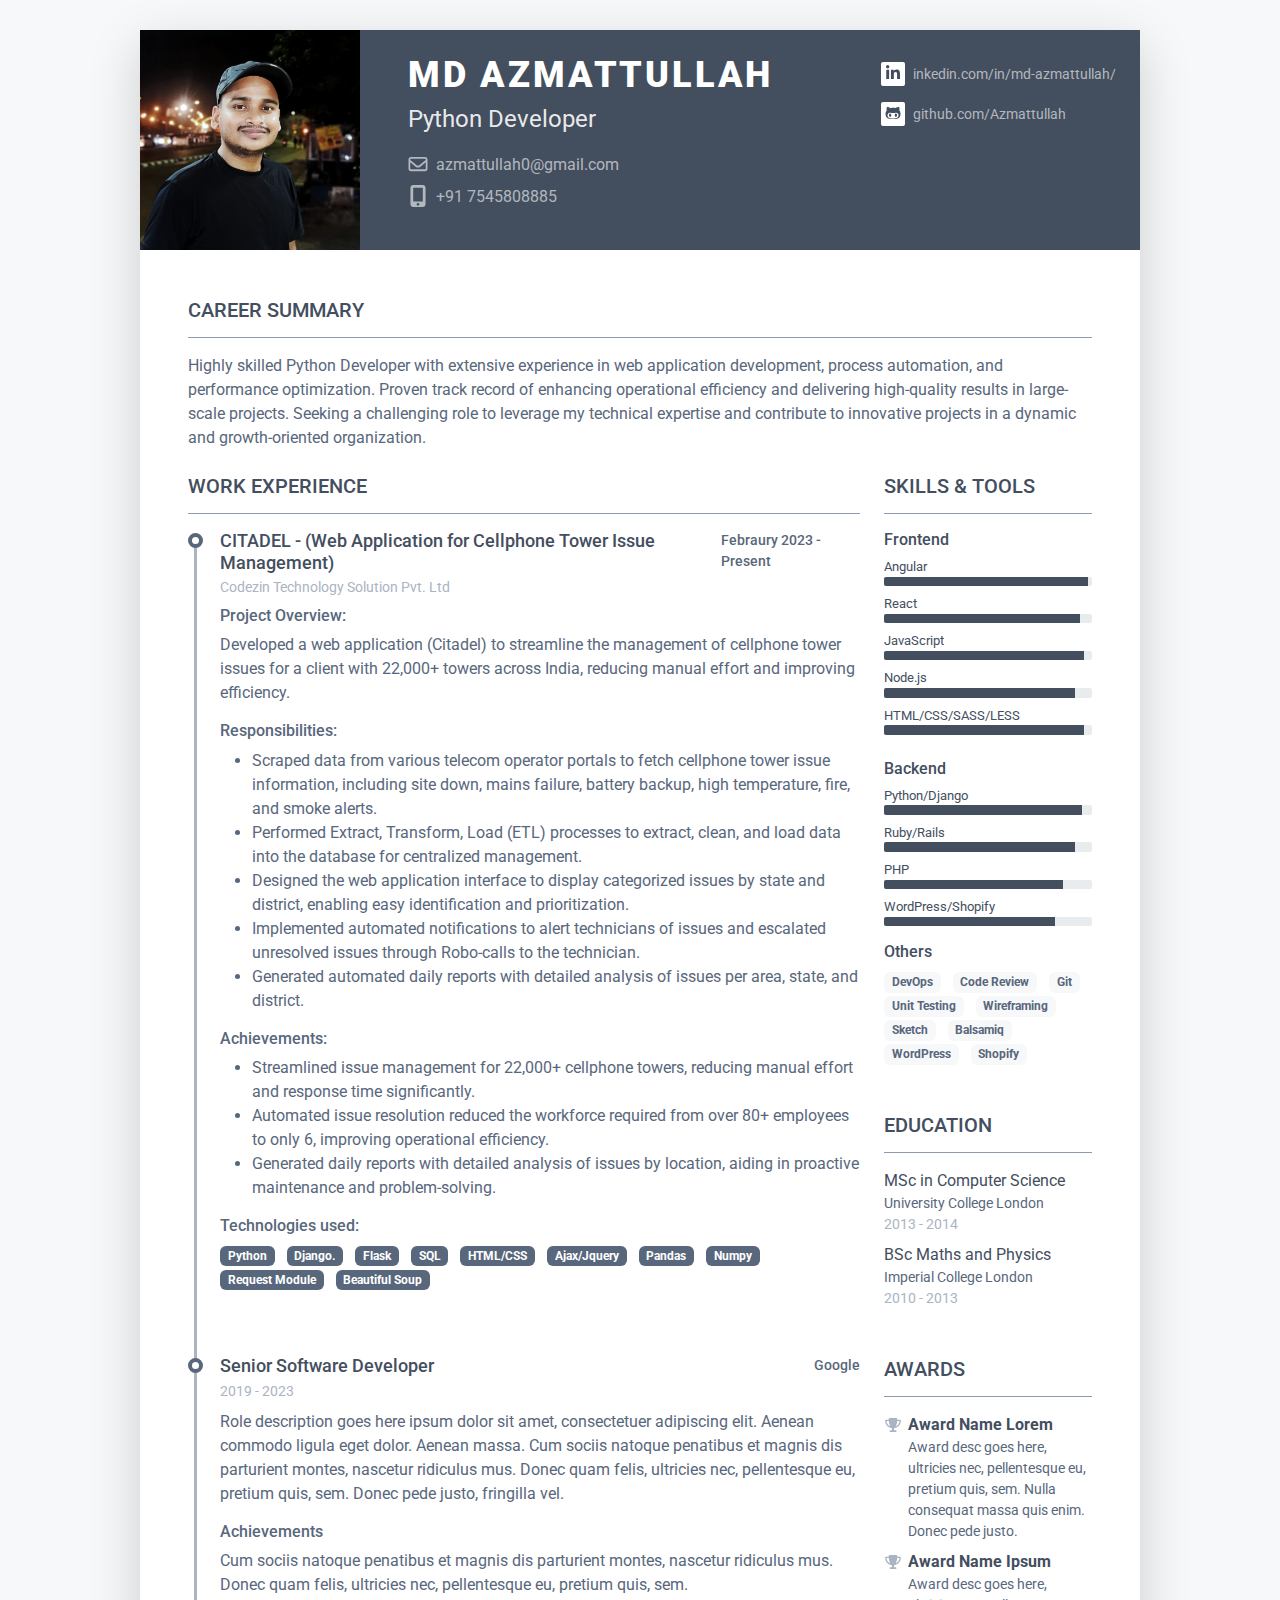
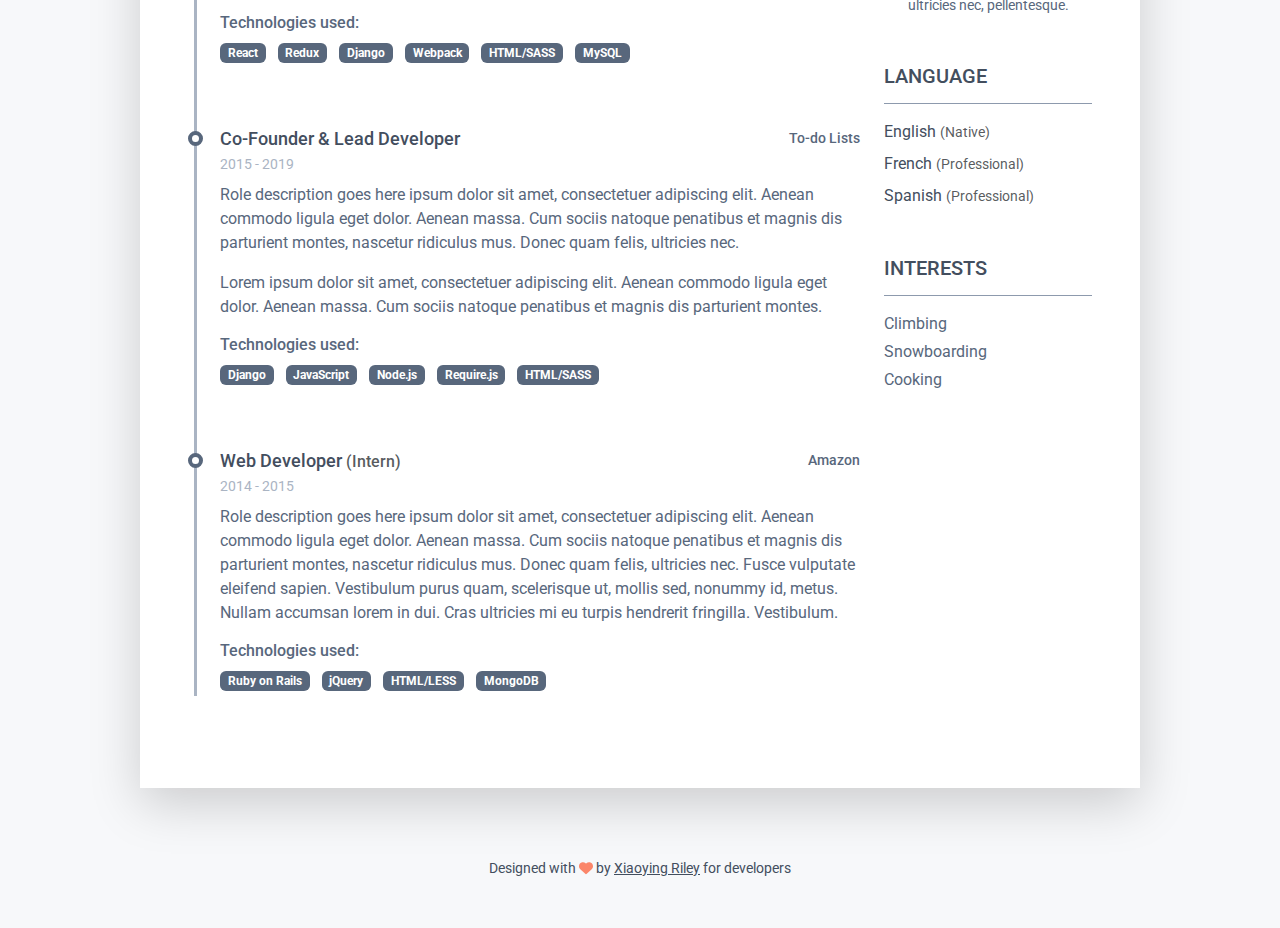
==== index.html @ a0339527 "first commit" ====
<!DOCTYPE html>
<html lang="en"> 
<head>
    <title>Md Azmattullah</title>
    
    <!-- Meta -->
    <meta charset="utf-8">
    <meta http-equiv="X-UA-Compatible" content="IE=edge">
    <meta name="viewport" content="width=device-width, initial-scale=1.0">
    <meta name="description" content="Responsive Resume Template">
    <meta name="author" content="Xiaoying Riley at 3rd Wave Media">    
    <link rel="shortcut icon" href="favicon.ico"> 
    
    <!-- Google Font -->
    <link href="https://fonts.googleapis.com/css?family=Roboto:300,400,500,700,900" rel="stylesheet">
    
    <!-- FontAwesome JS-->
	<script defer src="assets/fontawesome/js/all.min.js"></script>
       
    <!-- Theme CSS -->  
    <link id="theme-style" rel="stylesheet" href="assets/css/pillar-1.css">


</head> 

<body>	

    <article class="resume-wrapper text-center position-relative">
	    <div class="resume-wrapper-inner mx-auto text-start bg-white shadow-lg">
		    <header class="resume-header pt-4 pt-md-0">
			    <div class="row">
				    <div class="col-block col-md-auto resume-picture-holder text-center text-md-start">
				        <img class="picture" src="assets/images/profile.jpeg" alt="">
				    </div><!--//col-->
				    <div class="col">
					    <div class="row p-4 justify-content-center justify-content-md-between">
						    <div class="primary-info col-auto">
							    <h1 class="name mt-0 mb-1 text-white text-uppercase text-uppercase">MD AZMATTULLAH</h1>
							    <div class="title mb-3">Python Developer</div>
							    <ul class="list-unstyled">
								    <li class="mb-2"><a class="text-link" href="mailto:azmattullah0@gmail.com"><i class="far fa-envelope fa-fw me-2" data-fa-transform="grow-3"></i>azmattullah0@gmail.com</a></li>
								    <li><a class="text-link" href="tel:+917545808885"><i class="fas fa-mobile-alt fa-fw me-2" data-fa-transform="grow-6"></i>+91 7545808885</a></li>
							    </ul>
						    </div><!--//primary-info-->
						    <div class="secondary-info col-auto mt-2">
							    <ul class="resume-social list-unstyled">
					                <li class="mb-3"><a class="text-link" href="https://www.linkedin.com/in/md-azmattullah/"><span class="fa-container text-center me-2"><i class="fab fa-linkedin-in fa-fw"></i></span>inkedin.com/in/md-azmattullah/</a></li>
					                <li class="mb-3"><a class="text-link" href="https://github.com/Azmattullah"><span class="fa-container text-center me-2"><i class="fab fa-github-alt fa-fw"></i></span>github.com/Azmattullah</a></li>
					                <!-- <li class="mb-3"><a class="text-link" href="#"><span class="fa-container text-center me-2"><i class="fab fa-codepen fa-fw"></i></span>codepen.io/username/</a></li> -->
					                <!-- <li><a class="text-link" href="#"><span class="fa-container text-center me-2"><i class="fas fa-globe"></i></span>yourwebsite.com</a></li> -->
							    </ul>
						    </div><!--//secondary-info-->
					    </div><!--//row-->
					    
				    </div><!--//col-->
			    </div><!--//row-->
		    </header>
		    <div class="resume-body p-5">
			    <section class="resume-section summary-section mb-4">
				    <h2 class="resume-section-title text-uppercase font-weight-bold pb-3 mb-3">Career Summary</h2>
				    <div class="resume-section-content">
					    <p class="mb-0">Highly skilled Python Developer with extensive experience in web application development, process
							automation, and performance optimization. Proven track record of enhancing operational efficiency
							and delivering high-quality results in large-scale projects. Seeking a challenging role to leverage my
							technical expertise and contribute to innovative projects in a dynamic and growth-oriented
							organization.</p>
				    </div>
			    </section><!--//summary-section-->
			    <div class="row">
				    <div class="col-lg-9">
					    <section class="resume-section experience-section mb-5">
						    <h2 class="resume-section-title text-uppercase font-weight-bold pb-3 mb-3">Work Experience</h2>
						    <div class="resume-section-content">
							    <div class="resume-timeline position-relative">
								    <article class="resume-timeline-item position-relative pb-5">
									    
									    <div class="resume-timeline-item-header mb-2">
										    <div class="d-flex flex-column flex-md-row">
										        <h3 class="resume-position-title font-weight-bold mb-1">CITADEL - (Web Application for Cellphone Tower Issue Management)</h3>
										        <div class="resume-company-name ms-auto">Febraury 2023 - Present</div>
										    </div><!--//row-->

										    <div class="resume-position-time">Codezin Technology Solution Pvt. Ltd</div>
									    </div><!--//resume-timeline-item-header-->
									    <div class="resume-timeline-item-desc">
										    <h4 class="resume-timeline-item-desc-heading font-weight-bold">Project Overview:</h4>
										    <p>Developed a web application (Citadel) to streamline the management of cellphone tower issues for a client with 22,000+ towers across India, reducing manual effort and improving efficiency.</p>

												<h4 class="resume-timeline-item-desc-heading font-weight-bold">Responsibilities:</h4>
												<ul>
													<li>Scraped data from various telecom operator portals to fetch cellphone tower issue information, including site down, mains failure, battery backup, high temperature, fire, and smoke alerts.</li>
													<li>Performed Extract, Transform, Load (ETL) processes to extract, clean, and load data into the database for centralized management.</li>
													<li>Designed the web application interface to display categorized issues by state and district, enabling easy identification and prioritization.</li>
													<li>Implemented automated notifications to alert technicians of issues and escalated unresolved issues through Robo-calls to the technician.</li>
													<li>Generated automated daily reports with detailed analysis of issues per area, state, and district.</li>
												</ul>

											<h4 class="resume-timeline-item-desc-heading font-weight-bold">Achievements:</h4>
											<ul>
												<li>Streamlined issue management for 22,000+ cellphone towers, reducing manual effort and response time significantly.</li>
												<li>Automated issue resolution reduced the workforce required from over 80+ employees to only 6, improving operational efficiency.</li>
												<li>Generated daily reports with detailed analysis of issues by location, aiding in proactive maintenance and problem-solving.</li>
											</ul>
											<h4 class="resume-timeline-item-desc-heading font-weight-bold">Technologies used:</h4>
										    <ul class="list-inline">
											    <li class="list-inline-item"><span class="badge bg-secondary badge-pill">Python</span></li>
											    <li class="list-inline-item"><span class="badge bg-secondary badge-pill">Django.</span></li>
												<li class="list-inline-item"><span class="badge bg-secondary badge-pill">Flask</span></li>
											    <li class="list-inline-item"><span class="badge bg-secondary badge-pill">SQL</span></li>
											    <li class="list-inline-item"><span class="badge bg-secondary badge-pill">HTML/CSS</span></li>
											    <li class="list-inline-item"><span class="badge bg-secondary badge-pill">Ajax/Jquery</span></li>
												<li class="list-inline-item"><span class="badge bg-secondary badge-pill">Pandas</span></li>
												<li class="list-inline-item"><span class="badge bg-secondary badge-pill">Numpy</span></li>
											    <li class="list-inline-item"><span class="badge bg-secondary badge-pill">Request Module</span></li>
											    <li class="list-inline-item"><span class="badge bg-secondary badge-pill">Beautiful Soup</span></li>

										    </ul>
									    </div><!--//resume-timeline-item-desc-->

								    </article><!--//resume-timeline-item-->
								    
								    <article class="resume-timeline-item position-relative pb-5">
									    
									    <div class="resume-timeline-item-header mb-2">
										    <div class="d-flex flex-column flex-md-row">
										        <h3 class="resume-position-title font-weight-bold mb-1">Senior Software Developer</h3>
										        <div class="resume-company-name ms-auto">Google</div>
										    </div><!--//row-->
										    <div class="resume-position-time">2019 - 2023</div>
									    </div><!--//resume-timeline-item-header-->
									    <div class="resume-timeline-item-desc">
										    <p>Role description goes here ipsum dolor sit amet, consectetuer adipiscing elit. Aenean commodo ligula eget dolor. Aenean massa. Cum sociis natoque penatibus et magnis dis parturient montes, nascetur ridiculus mus. Donec quam felis, ultricies nec, pellentesque eu, pretium quis, sem. Donec pede justo, fringilla vel.</p>
										    <h4 class="resume-timeline-item-desc-heading font-weight-bold">Achievements</h4>
										    <p>Cum sociis natoque penatibus et magnis dis parturient montes, nascetur ridiculus mus. Donec quam felis, ultricies nec, pellentesque eu, pretium quis, sem.</p>
										    <h4 class="resume-timeline-item-desc-heading font-weight-bold">Technologies used:</h4>
										    <ul class="list-inline">
											    <li class="list-inline-item"><span class="badge bg-secondary badge-pill">React</span></li>
											    <li class="list-inline-item"><span class="badge bg-secondary badge-pill">Redux</span></li>
											    <li class="list-inline-item"><span class="badge bg-secondary badge-pill">Django</span></li>
											    <li class="list-inline-item"><span class="badge bg-secondary badge-pill">Webpack</span></li>
											    <li class="list-inline-item"><span class="badge bg-secondary badge-pill">HTML/SASS</span></li>
											    <li class="list-inline-item"><span class="badge bg-secondary badge-pill">MySQL</span></li>
										    </ul>
									    </div><!--//resume-timeline-item-desc-->

								    </article><!--//resume-timeline-item-->
								    
								    <article class="resume-timeline-item position-relative pb-5">
									    
									    <div class="resume-timeline-item-header mb-2">
										    <div class="d-flex flex-column flex-md-row">
										        <h3 class="resume-position-title font-weight-bold mb-1">Co-Founder & Lead Developer</h3>
										        <div class="resume-company-name ms-auto">To-do Lists</div>
										    </div><!--//row-->
										    <div class="resume-position-time">2015 - 2019</div>
									    </div><!--//resume-timeline-item-header-->
									    <div class="resume-timeline-item-desc">
										    <p>Role description goes here ipsum dolor sit amet, consectetuer adipiscing elit. Aenean commodo ligula eget dolor. Aenean massa. Cum sociis natoque penatibus et magnis dis parturient montes, nascetur ridiculus mus. Donec quam felis, ultricies nec.</p>
										    <p>Lorem ipsum dolor sit amet, consectetuer adipiscing elit. Aenean commodo ligula eget dolor. Aenean massa. Cum sociis natoque penatibus et magnis dis parturient montes.</p>
										    <h4 class="resume-timeline-item-desc-heading font-weight-bold">Technologies used:</h4>
										    <ul class="list-inline">
											    <li class="list-inline-item"><span class="badge bg-secondary badge-pill">Django</span></li>
											    <li class="list-inline-item"><span class="badge bg-secondary badge-pill">JavaScript</span></li>
											    <li class="list-inline-item"><span class="badge bg-secondary badge-pill">Node.js</span></li>
											    <li class="list-inline-item"><span class="badge bg-secondary badge-pill">Require.js</span></li>
											    <li class="list-inline-item"><span class="badge bg-secondary badge-pill">HTML/SASS</span></li>
										    </ul>
									    </div><!--//resume-timeline-item-desc-->

								    </article><!--//resume-timeline-item-->
								    
								    <article class="resume-timeline-item position-relative">
									    
									    <div class="resume-timeline-item-header mb-2">
										    <div class="d-flex flex-column flex-md-row">
										        <h3 class="resume-position-title font-weight-bold mb-1">Web Developer <small class="text-muted">(Intern)</small></h3>
										        <div class="resume-company-name ms-auto">Amazon</div>
										    </div><!--//row-->
										    <div class="resume-position-time">2014 - 2015</div>
									    </div><!--//resume-timeline-item-header-->
									    <div class="resume-timeline-item-desc">
										    <p>Role description goes here ipsum dolor sit amet, consectetuer adipiscing elit. Aenean commodo ligula eget dolor. Aenean massa. Cum sociis natoque penatibus et magnis dis parturient montes, nascetur ridiculus mus. Donec quam felis, ultricies nec. Fusce vulputate eleifend sapien. Vestibulum purus quam, scelerisque ut, mollis sed, nonummy id, metus. Nullam accumsan lorem in dui. Cras ultricies mi eu turpis hendrerit fringilla. Vestibulum.</p>
										    <h4 class="resume-timeline-item-desc-heading font-weight-bold">Technologies used:</h4>
										    <ul class="list-inline">
											    <li class="list-inline-item"><span class="badge bg-secondary badge-pill">Ruby on Rails</span></li>
											    <li class="list-inline-item"><span class="badge bg-secondary badge-pill">jQuery</span></li>
											    <li class="list-inline-item"><span class="badge bg-secondary badge-pill">HTML/LESS</span></li>
											    <li class="list-inline-item"><span class="badge bg-secondary badge-pill">MongoDB</span></li>
										    </ul>
									    </div><!--//resume-timeline-item-desc-->

								    </article><!--//resume-timeline-item-->
								    
								    
							    </div><!--//resume-timeline-->
							    
							    
							    
							    
							    
							    
						    </div>
					    </section><!--//experience-section-->
				    </div>
				    <div class="col-lg-3">
					    <section class="resume-section skills-section mb-5">
						    <h2 class="resume-section-title text-uppercase font-weight-bold pb-3 mb-3">Skills &amp; Tools</h2>
						    <div class="resume-section-content">
						        <div class="resume-skill-item">
							        <h4 class="resume-skills-cat font-weight-bold">Frontend</h4>
							        <ul class="list-unstyled mb-4">
								        <li class="mb-2">
								            <div class="resume-skill-name">Angular</div>
									        <div class="progress resume-progress">
											    <div class="progress-bar theme-progress-bar-dark" role="progressbar" style="width: 98%" aria-valuenow="25" aria-valuemin="0" aria-valuemax="100"></div>
											</div>
								        </li>
								        <li class="mb-2">
								            <div class="resume-skill-name">React</div>
									        <div class="progress resume-progress">
											    <div class="progress-bar theme-progress-bar-dark" role="progressbar" style="width: 94%" aria-valuenow="25" aria-valuemin="0" aria-valuemax="100"></div>
											</div>
								        </li>
								        <li class="mb-2">
								            <div class="resume-skill-name">JavaScript</div>
									        <div class="progress resume-progress">
											    <div class="progress-bar theme-progress-bar-dark" role="progressbar" style="width: 96%" aria-valuenow="25" aria-valuemin="0" aria-valuemax="100"></div>
											</div>
								        </li>
								        
								        <li class="mb-2">
								            <div class="resume-skill-name">Node.js</div>
									        <div class="progress resume-progress">
											    <div class="progress-bar theme-progress-bar-dark" role="progressbar" style="width: 92%" aria-valuenow="25" aria-valuemin="0" aria-valuemax="100"></div>
											</div>
								        </li>
								        <li class="mb-2">
								            <div class="resume-skill-name">HTML/CSS/SASS/LESS</div>
									        <div class="progress resume-progress">
											    <div class="progress-bar theme-progress-bar-dark" role="progressbar" style="width: 96%" aria-valuenow="25" aria-valuemin="0" aria-valuemax="100"></div>
											</div>
								        </li>
							        </ul>
						        </div><!--//resume-skill-item-->
						        
						        <div class="resume-skill-item">
						            <h4 class="resume-skills-cat font-weight-bold">Backend</h4>
							        <ul class="list-unstyled">
								        <li class="mb-2">
								            <div class="resume-skill-name">Python/Django</div>
									        <div class="progress resume-progress">
											    <div class="progress-bar theme-progress-bar-dark" role="progressbar" style="width: 95%" aria-valuenow="25" aria-valuemin="0" aria-valuemax="100"></div>
											</div>
								        </li>
								        <li class="mb-2">
								            <div class="resume-skill-name">Ruby/Rails</div>
									        <div class="progress resume-progress">
											    <div class="progress-bar theme-progress-bar-dark" role="progressbar" style="width: 92%" aria-valuenow="25" aria-valuemin="0" aria-valuemax="100"></div>
											</div>
								        </li>
								        <li class="mb-2">
								            <div class="resume-skill-name">PHP</div>
									        <div class="progress resume-progress">
											    <div class="progress-bar theme-progress-bar-dark" role="progressbar" style="width: 86%" aria-valuenow="25" aria-valuemin="0" aria-valuemax="100"></div>
											</div>
								        </li>
								        <li class="mb-2">
								            <div class="resume-skill-name">WordPress/Shopify</div>
									        <div class="progress resume-progress">
											    <div class="progress-bar theme-progress-bar-dark" role="progressbar" style="width: 82%" aria-valuenow="25" aria-valuemin="0" aria-valuemax="100"></div>
											</div>
								        </li>
							        </ul>
						        </div><!--//resume-skill-item-->
						        
						        <div class="resume-skill-item">
						            <h4 class="resume-skills-cat font-weight-bold">Others</h4>
						            <ul class="list-inline">
							            <li class="list-inline-item"><span class="badge badge-light">DevOps</span></li>
							            <li class="list-inline-item"><span class="badge badge-light">Code Review</span></li>
							            <li class="list-inline-item"><span class="badge badge-light">Git</span></li>
							            <li class="list-inline-item"><span class="badge badge-light">Unit Testing</span></li>
							            <li class="list-inline-item"><span class="badge badge-light">Wireframing</span></li>
							            <li class="list-inline-item"><span class="badge badge-light">Sketch</span></li>
							            <li class="list-inline-item"><span class="badge badge-light">Balsamiq</span></li>
							            <li class="list-inline-item"><span class="badge badge-light">WordPress</span></li>
							            <li class="list-inline-item"><span class="badge badge-light">Shopify</span></li>
						            </ul>
						        </div><!--//resume-skill-item-->
						    </div><!--resume-section-content-->
					    </section><!--//skills-section-->
					    <section class="resume-section education-section mb-5">
						    <h2 class="resume-section-title text-uppercase font-weight-bold pb-3 mb-3">Education</h2>
						    <div class="resume-section-content">
							    <ul class="list-unstyled">
								    <li class="mb-2">
								        <div class="resume-degree font-weight-bold">MSc in Computer Science</div>
								        <div class="resume-degree-org">University College London</div>
								        <div class="resume-degree-time">2013 - 2014</div>
								    </li>
								    <li>
								        <div class="resume-degree font-weight-bold">BSc Maths and Physics</div>
								        <div class="resume-degree-org">Imperial College London</div>
								        <div class="resume-degree-time">2010 - 2013</div>
								    </li>
							    </ul>
						    </div>
					    </section><!--//education-section-->
					    <section class="resume-section reference-section mb-5">
						    <h2 class="resume-section-title text-uppercase font-weight-bold pb-3 mb-3">Awards</h2>
						    <div class="resume-section-content">
							    <ul class="list-unstyled resume-awards-list">
								    <li class="mb-2 ps-4 position-relative">
								        <i class="resume-award-icon fas fa-trophy position-absolute" data-fa-transform="shrink-2"></i>
								        <div class="resume-award-name">Award Name Lorem</div>
								        <div class="resume-award-desc">Award desc goes here, ultricies nec, pellentesque eu, pretium quis, sem. Nulla consequat massa quis enim. Donec pede justo.</div>
								    </li>
								    <li class="mb-0 ps-4 position-relative">
								        <i class="resume-award-icon fas fa-trophy position-absolute" data-fa-transform="shrink-2"></i>
								        <div class="resume-award-name">Award Name Ipsum</div>
								        <div class="resume-award-desc">Award desc goes here, ultricies nec, pellentesque.</div>
								    </li>
							    </ul>
						    </div>
					    </section><!--//interests-section-->
					    <section class="resume-section language-section mb-5">
						    <h2 class="resume-section-title text-uppercase font-weight-bold pb-3 mb-3">Language</h2>
						    <div class="resume-section-content">
							    <ul class="list-unstyled resume-lang-list">
								    <li class="mb-2"><span class="resume-lang-name font-weight-bold">English</span> <small class="text-muted font-weight-normal">(Native)</small></li>
								    <li class="mb-2 align-middle"><span class="resume-lang-name font-weight-bold">French</span> <small class="text-muted font-weight-normal">(Professional)</small></li>
								    <li><span class="resume-lang-name font-weight-bold">Spanish</span> <small class="text-muted font-weight-normal">(Professional)</small></li>
							    </ul>
						    </div>
					    </section><!--//language-section-->
					    <section class="resume-section interests-section mb-5">
						    <h2 class="resume-section-title text-uppercase font-weight-bold pb-3 mb-3">Interests</h2>
						    <div class="resume-section-content">
							    <ul class="list-unstyled">
								    <li class="mb-1">Climbing</li>
								    <li class="mb-1">Snowboarding</li>
								    <li class="mb-1">Cooking</li>
							    </ul>
						    </div>
					    </section><!--//interests-section-->
					    
				    </div>
			    </div><!--//row-->
		    </div><!--//resume-body-->
		    
		    
	    </div>
    </article> 

    
    <footer class="footer text-center pt-2 pb-5">
	    <!--/* This template is free as long as you keep the footer attribution link. If you'd like to use the template without the attribution link, you can buy the commercial license via our website: themes.3rdwavemedia.com Thank you for your support. :) */-->
        <small class="copyright">Designed with <span class="sr-only">love</span><i class="fas fa-heart"></i> by <a href="http://themes.3rdwavemedia.com" target="_blank">Xiaoying Riley</a> for developers</small>
    </footer>

    

</body>
</html>
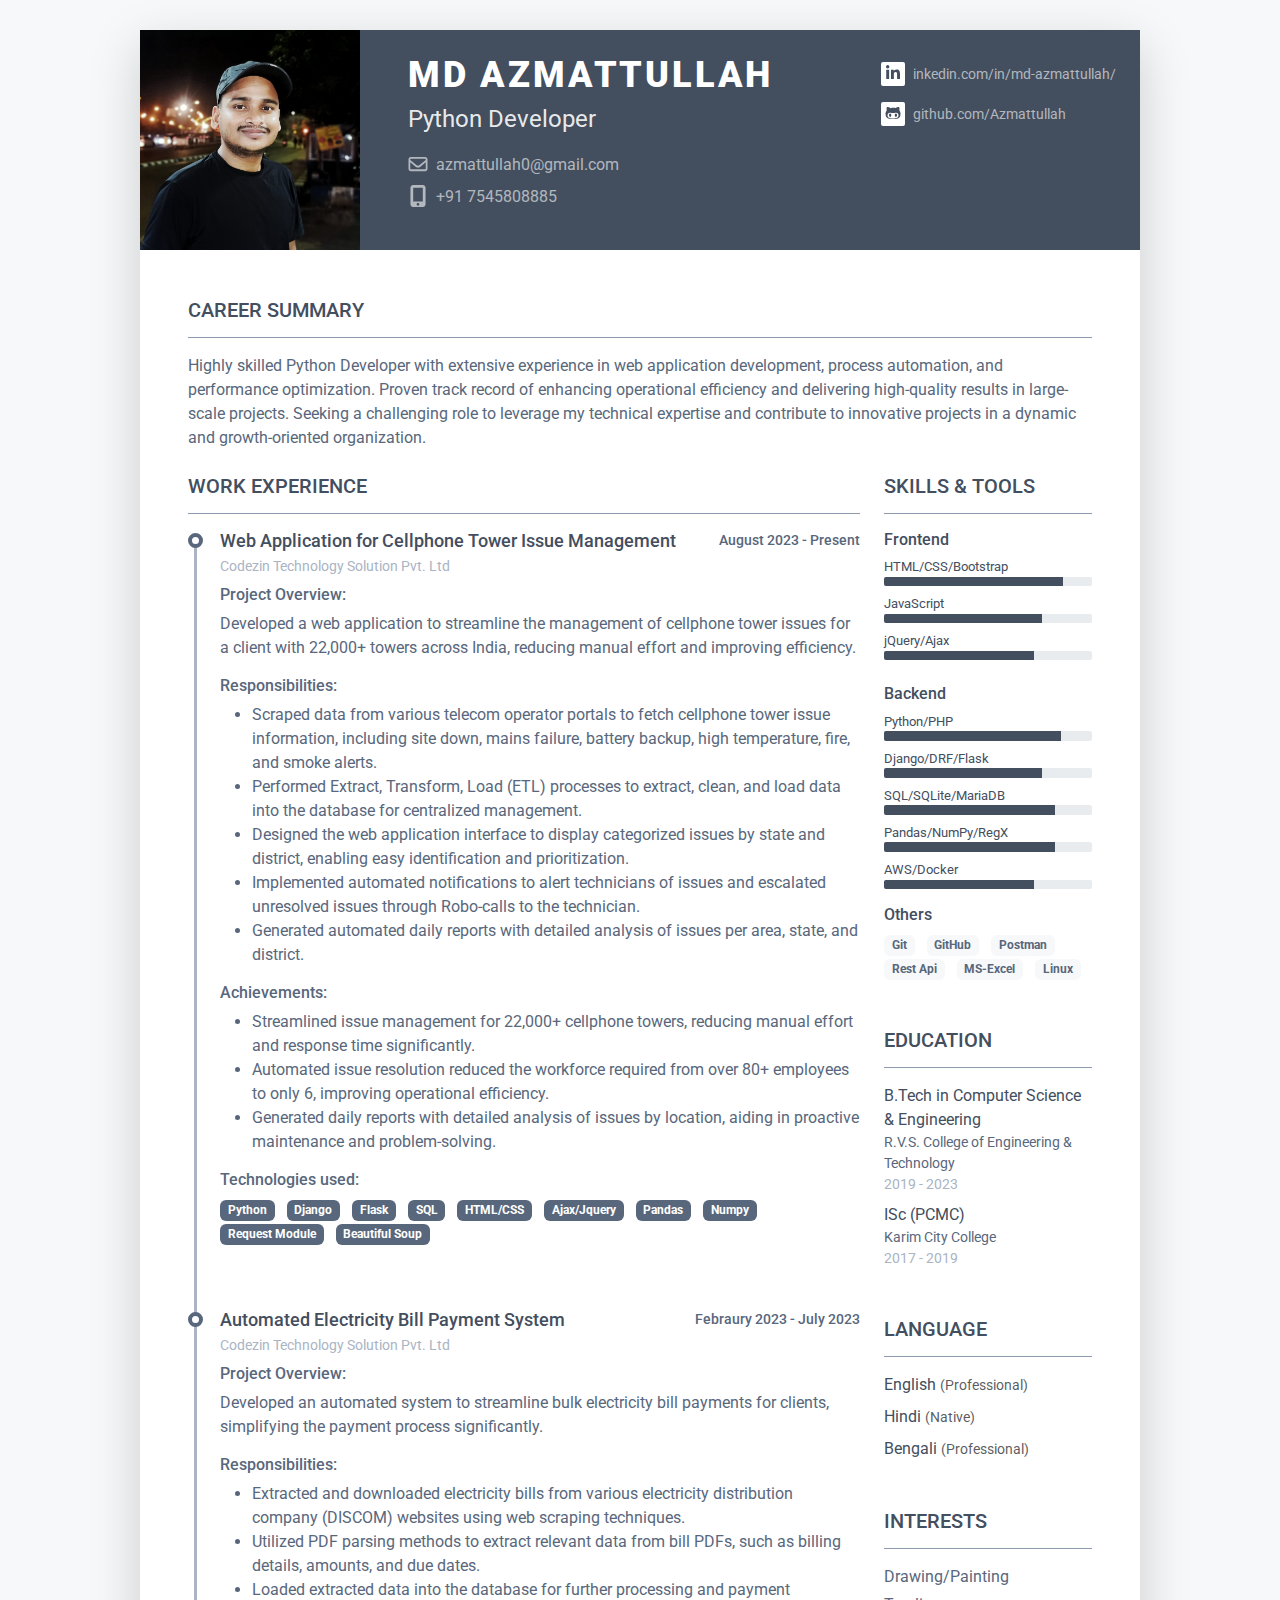
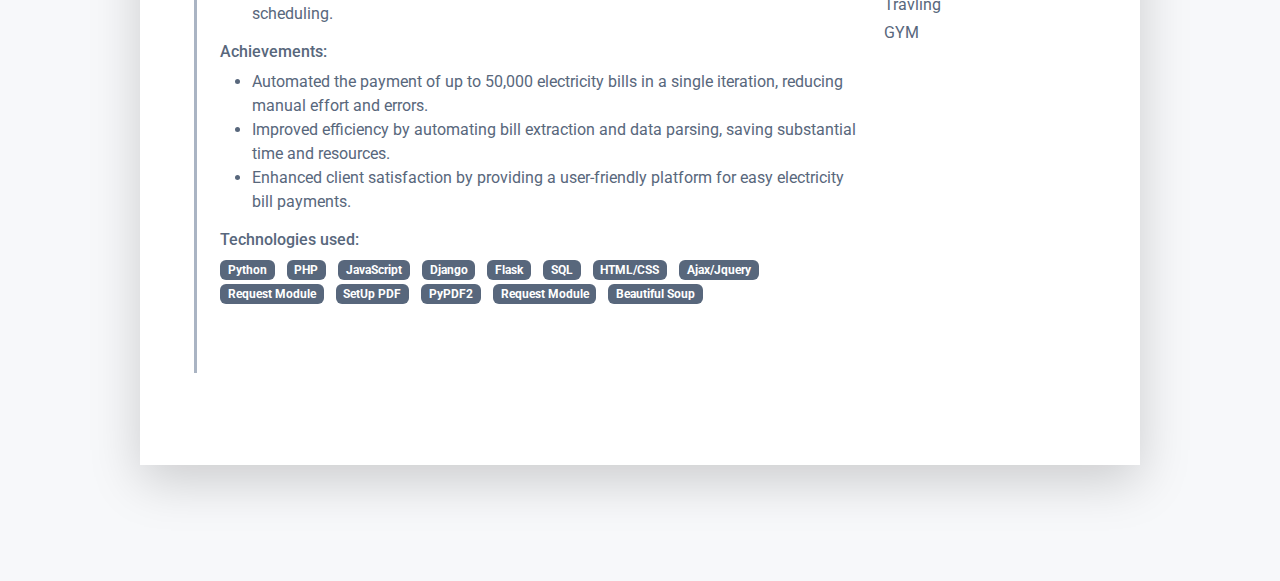
==== commit 8ff2dfab: "code update" ====
--- a/index.html
+++ b/index.html
@@ -72,19 +72,21 @@
 						    <h2 class="resume-section-title text-uppercase font-weight-bold pb-3 mb-3">Work Experience</h2>
 						    <div class="resume-section-content">
 							    <div class="resume-timeline position-relative">
-								    <article class="resume-timeline-item position-relative pb-5">
+								    
+									
+									<article class="resume-timeline-item position-relative pb-5">
 									    
 									    <div class="resume-timeline-item-header mb-2">
 										    <div class="d-flex flex-column flex-md-row">
-										        <h3 class="resume-position-title font-weight-bold mb-1">CITADEL - (Web Application for Cellphone Tower Issue Management)</h3>
-										        <div class="resume-company-name ms-auto">Febraury 2023 - Present</div>
+										        <h3 class="resume-position-title font-weight-bold mb-1">Web Application for Cellphone Tower Issue Management</h3>
+										        <div class="resume-company-name ms-auto">August 2023 - Present</div>
 										    </div><!--//row-->
 
 										    <div class="resume-position-time">Codezin Technology Solution Pvt. Ltd</div>
 									    </div><!--//resume-timeline-item-header-->
 									    <div class="resume-timeline-item-desc">
 										    <h4 class="resume-timeline-item-desc-heading font-weight-bold">Project Overview:</h4>
-										    <p>Developed a web application (Citadel) to streamline the management of cellphone tower issues for a client with 22,000+ towers across India, reducing manual effort and improving efficiency.</p>
+										    <p>Developed a web application to streamline the management of cellphone tower issues for a client with 22,000+ towers across India, reducing manual effort and improving efficiency.</p>
 
 												<h4 class="resume-timeline-item-desc-heading font-weight-bold">Responsibilities:</h4>
 												<ul>
@@ -104,7 +106,7 @@
 											<h4 class="resume-timeline-item-desc-heading font-weight-bold">Technologies used:</h4>
 										    <ul class="list-inline">
 											    <li class="list-inline-item"><span class="badge bg-secondary badge-pill">Python</span></li>
-											    <li class="list-inline-item"><span class="badge bg-secondary badge-pill">Django.</span></li>
+											    <li class="list-inline-item"><span class="badge bg-secondary badge-pill">Django</span></li>
 												<li class="list-inline-item"><span class="badge bg-secondary badge-pill">Flask</span></li>
 											    <li class="list-inline-item"><span class="badge bg-secondary badge-pill">SQL</span></li>
 											    <li class="list-inline-item"><span class="badge bg-secondary badge-pill">HTML/CSS</span></li>
@@ -118,78 +120,58 @@
 									    </div><!--//resume-timeline-item-desc-->
 
 								    </article><!--//resume-timeline-item-->
-								    
-								    <article class="resume-timeline-item position-relative pb-5">
+								
+								
+								
+									<article class="resume-timeline-item position-relative pb-5">
 									    
 									    <div class="resume-timeline-item-header mb-2">
 										    <div class="d-flex flex-column flex-md-row">
-										        <h3 class="resume-position-title font-weight-bold mb-1">Senior Software Developer</h3>
-										        <div class="resume-company-name ms-auto">Google</div>
+										        <h3 class="resume-position-title font-weight-bold mb-1">Automated Electricity Bill Payment System</h3>
+										        <div class="resume-company-name ms-auto">Febraury 2023 - July 2023</div>
 										    </div><!--//row-->
-										    <div class="resume-position-time">2019 - 2023</div>
+
+										    <div class="resume-position-time">Codezin Technology Solution Pvt. Ltd</div>
 									    </div><!--//resume-timeline-item-header-->
 									    <div class="resume-timeline-item-desc">
-										    <p>Role description goes here ipsum dolor sit amet, consectetuer adipiscing elit. Aenean commodo ligula eget dolor. Aenean massa. Cum sociis natoque penatibus et magnis dis parturient montes, nascetur ridiculus mus. Donec quam felis, ultricies nec, pellentesque eu, pretium quis, sem. Donec pede justo, fringilla vel.</p>
-										    <h4 class="resume-timeline-item-desc-heading font-weight-bold">Achievements</h4>
-										    <p>Cum sociis natoque penatibus et magnis dis parturient montes, nascetur ridiculus mus. Donec quam felis, ultricies nec, pellentesque eu, pretium quis, sem.</p>
-										    <h4 class="resume-timeline-item-desc-heading font-weight-bold">Technologies used:</h4>
+										    <h4 class="resume-timeline-item-desc-heading font-weight-bold">Project Overview:</h4>
+										    <p>Developed an automated system to streamline bulk electricity bill payments for clients, simplifying the payment process significantly.</p>
+
+												<h4 class="resume-timeline-item-desc-heading font-weight-bold">Responsibilities:</h4>
+												<ul>
+													<li>Extracted and downloaded electricity bills from various electricity distribution company (DISCOM) websites using web scraping techniques.</li>
+													<li>Utilized PDF parsing methods to extract relevant data from bill PDFs, such as billing details, amounts, and due dates.</li>
+													<li>Loaded extracted data into the database for further processing and payment scheduling.</li>
+												</ul>
+
+											<h4 class="resume-timeline-item-desc-heading font-weight-bold">Achievements:</h4>
+											<ul>
+												<li>Automated the payment of up to 50,000 electricity bills in a single iteration, reducing manual effort and errors.</li>
+												<li>Improved efficiency by automating bill extraction and data parsing, saving substantial time and resources.</li>
+												<li>Enhanced client satisfaction by providing a user-friendly platform for easy electricity bill payments.</li>
+											</ul>
+											<h4 class="resume-timeline-item-desc-heading font-weight-bold">Technologies used:</h4>
 										    <ul class="list-inline">
-											    <li class="list-inline-item"><span class="badge bg-secondary badge-pill">React</span></li>
-											    <li class="list-inline-item"><span class="badge bg-secondary badge-pill">Redux</span></li>
+												<!--Tool Used:Python, PHP, Beautiful Soup, Request Module, Setup PDF, PyPDF2, My SQL, HTML, CSS, Bootstrap 5, JavaScript. -->
+											    <li class="list-inline-item"><span class="badge bg-secondary badge-pill">Python</span></li>
+											    <li class="list-inline-item"><span class="badge bg-secondary badge-pill">PHP</span></li>
+												<li class="list-inline-item"><span class="badge bg-secondary badge-pill">JavaScript</span></li>
 											    <li class="list-inline-item"><span class="badge bg-secondary badge-pill">Django</span></li>
-											    <li class="list-inline-item"><span class="badge bg-secondary badge-pill">Webpack</span></li>
-											    <li class="list-inline-item"><span class="badge bg-secondary badge-pill">HTML/SASS</span></li>
-											    <li class="list-inline-item"><span class="badge bg-secondary badge-pill">MySQL</span></li>
+												<li class="list-inline-item"><span class="badge bg-secondary badge-pill">Flask</span></li>
+											    <li class="list-inline-item"><span class="badge bg-secondary badge-pill">SQL</span></li>
+											    <li class="list-inline-item"><span class="badge bg-secondary badge-pill">HTML/CSS</span></li>
+											    <li class="list-inline-item"><span class="badge bg-secondary badge-pill">Ajax/Jquery</span></li>
+											    <li class="list-inline-item"><span class="badge bg-secondary badge-pill">Request Module</span></li>
+											    <li class="list-inline-item"><span class="badge bg-secondary badge-pill">SetUp PDF</span></li>
+											    <li class="list-inline-item"><span class="badge bg-secondary badge-pill">PyPDF2</span></li>
+											    <li class="list-inline-item"><span class="badge bg-secondary badge-pill">Request Module</span></li>
+											    <li class="list-inline-item"><span class="badge bg-secondary badge-pill">Beautiful Soup</span></li>
 										    </ul>
 									    </div><!--//resume-timeline-item-desc-->
 
 								    </article><!--//resume-timeline-item-->
 								    
-								    <article class="resume-timeline-item position-relative pb-5">
-									    
-									    <div class="resume-timeline-item-header mb-2">
-										    <div class="d-flex flex-column flex-md-row">
-										        <h3 class="resume-position-title font-weight-bold mb-1">Co-Founder & Lead Developer</h3>
-										        <div class="resume-company-name ms-auto">To-do Lists</div>
-										    </div><!--//row-->
-										    <div class="resume-position-time">2015 - 2019</div>
-									    </div><!--//resume-timeline-item-header-->
-									    <div class="resume-timeline-item-desc">
-										    <p>Role description goes here ipsum dolor sit amet, consectetuer adipiscing elit. Aenean commodo ligula eget dolor. Aenean massa. Cum sociis natoque penatibus et magnis dis parturient montes, nascetur ridiculus mus. Donec quam felis, ultricies nec.</p>
-										    <p>Lorem ipsum dolor sit amet, consectetuer adipiscing elit. Aenean commodo ligula eget dolor. Aenean massa. Cum sociis natoque penatibus et magnis dis parturient montes.</p>
-										    <h4 class="resume-timeline-item-desc-heading font-weight-bold">Technologies used:</h4>
-										    <ul class="list-inline">
-											    <li class="list-inline-item"><span class="badge bg-secondary badge-pill">Django</span></li>
-											    <li class="list-inline-item"><span class="badge bg-secondary badge-pill">JavaScript</span></li>
-											    <li class="list-inline-item"><span class="badge bg-secondary badge-pill">Node.js</span></li>
-											    <li class="list-inline-item"><span class="badge bg-secondary badge-pill">Require.js</span></li>
-											    <li class="list-inline-item"><span class="badge bg-secondary badge-pill">HTML/SASS</span></li>
-										    </ul>
-									    </div><!--//resume-timeline-item-desc-->
-
-								    </article><!--//resume-timeline-item-->
-								    
-								    <article class="resume-timeline-item position-relative">
-									    
-									    <div class="resume-timeline-item-header mb-2">
-										    <div class="d-flex flex-column flex-md-row">
-										        <h3 class="resume-position-title font-weight-bold mb-1">Web Developer <small class="text-muted">(Intern)</small></h3>
-										        <div class="resume-company-name ms-auto">Amazon</div>
-										    </div><!--//row-->
-										    <div class="resume-position-time">2014 - 2015</div>
-									    </div><!--//resume-timeline-item-header-->
-									    <div class="resume-timeline-item-desc">
-										    <p>Role description goes here ipsum dolor sit amet, consectetuer adipiscing elit. Aenean commodo ligula eget dolor. Aenean massa. Cum sociis natoque penatibus et magnis dis parturient montes, nascetur ridiculus mus. Donec quam felis, ultricies nec. Fusce vulputate eleifend sapien. Vestibulum purus quam, scelerisque ut, mollis sed, nonummy id, metus. Nullam accumsan lorem in dui. Cras ultricies mi eu turpis hendrerit fringilla. Vestibulum.</p>
-										    <h4 class="resume-timeline-item-desc-heading font-weight-bold">Technologies used:</h4>
-										    <ul class="list-inline">
-											    <li class="list-inline-item"><span class="badge bg-secondary badge-pill">Ruby on Rails</span></li>
-											    <li class="list-inline-item"><span class="badge bg-secondary badge-pill">jQuery</span></li>
-											    <li class="list-inline-item"><span class="badge bg-secondary badge-pill">HTML/LESS</span></li>
-											    <li class="list-inline-item"><span class="badge bg-secondary badge-pill">MongoDB</span></li>
-										    </ul>
-									    </div><!--//resume-timeline-item-desc-->
-
-								    </article><!--//resume-timeline-item-->
+								    
 								    
 								    
 							    </div><!--//resume-timeline-->
@@ -210,36 +192,23 @@
 							        <h4 class="resume-skills-cat font-weight-bold">Frontend</h4>
 							        <ul class="list-unstyled mb-4">
 								        <li class="mb-2">
-								            <div class="resume-skill-name">Angular</div>
-									        <div class="progress resume-progress">
-											    <div class="progress-bar theme-progress-bar-dark" role="progressbar" style="width: 98%" aria-valuenow="25" aria-valuemin="0" aria-valuemax="100"></div>
-											</div>
-								        </li>
-								        <li class="mb-2">
-								            <div class="resume-skill-name">React</div>
-									        <div class="progress resume-progress">
-											    <div class="progress-bar theme-progress-bar-dark" role="progressbar" style="width: 94%" aria-valuenow="25" aria-valuemin="0" aria-valuemax="100"></div>
+								            <div class="resume-skill-name">HTML/CSS/Bootstrap</div>
+									        <div class="progress resume-progress">
+											    <div class="progress-bar theme-progress-bar-dark" role="progressbar" style="width: 86%" aria-valuenow="25" aria-valuemin="0" aria-valuemax="100"></div>
 											</div>
 								        </li>
 								        <li class="mb-2">
 								            <div class="resume-skill-name">JavaScript</div>
 									        <div class="progress resume-progress">
-											    <div class="progress-bar theme-progress-bar-dark" role="progressbar" style="width: 96%" aria-valuenow="25" aria-valuemin="0" aria-valuemax="100"></div>
-											</div>
-								        </li>
-								        
-								        <li class="mb-2">
-								            <div class="resume-skill-name">Node.js</div>
-									        <div class="progress resume-progress">
-											    <div class="progress-bar theme-progress-bar-dark" role="progressbar" style="width: 92%" aria-valuenow="25" aria-valuemin="0" aria-valuemax="100"></div>
-											</div>
-								        </li>
-								        <li class="mb-2">
-								            <div class="resume-skill-name">HTML/CSS/SASS/LESS</div>
-									        <div class="progress resume-progress">
-											    <div class="progress-bar theme-progress-bar-dark" role="progressbar" style="width: 96%" aria-valuenow="25" aria-valuemin="0" aria-valuemax="100"></div>
-											</div>
-								        </li>
+											    <div class="progress-bar theme-progress-bar-dark" role="progressbar" style="width: 76%" aria-valuenow="25" aria-valuemin="0" aria-valuemax="100"></div>
+											</div>
+								        </li>
+								        <li class="mb-2">
+								            <div class="resume-skill-name">jQuery/Ajax</div>
+									        <div class="progress resume-progress">
+											    <div class="progress-bar theme-progress-bar-dark" role="progressbar" style="width: 72%" aria-valuenow="25" aria-valuemin="0" aria-valuemax="100"></div>
+											</div>
+								        </li> 
 							        </ul>
 						        </div><!--//resume-skill-item-->
 						        
@@ -247,27 +216,33 @@
 						            <h4 class="resume-skills-cat font-weight-bold">Backend</h4>
 							        <ul class="list-unstyled">
 								        <li class="mb-2">
-								            <div class="resume-skill-name">Python/Django</div>
-									        <div class="progress resume-progress">
-											    <div class="progress-bar theme-progress-bar-dark" role="progressbar" style="width: 95%" aria-valuenow="25" aria-valuemin="0" aria-valuemax="100"></div>
-											</div>
-								        </li>
-								        <li class="mb-2">
-								            <div class="resume-skill-name">Ruby/Rails</div>
-									        <div class="progress resume-progress">
-											    <div class="progress-bar theme-progress-bar-dark" role="progressbar" style="width: 92%" aria-valuenow="25" aria-valuemin="0" aria-valuemax="100"></div>
-											</div>
-								        </li>
-								        <li class="mb-2">
-								            <div class="resume-skill-name">PHP</div>
-									        <div class="progress resume-progress">
-											    <div class="progress-bar theme-progress-bar-dark" role="progressbar" style="width: 86%" aria-valuenow="25" aria-valuemin="0" aria-valuemax="100"></div>
-											</div>
-								        </li>
-								        <li class="mb-2">
-								            <div class="resume-skill-name">WordPress/Shopify</div>
+								            <div class="resume-skill-name">Python/PHP</div>
+									        <div class="progress resume-progress">
+											    <div class="progress-bar theme-progress-bar-dark" role="progressbar" style="width: 85%" aria-valuenow="25" aria-valuemin="0" aria-valuemax="100"></div>
+											</div>
+								        </li>
+								        <li class="mb-2">
+								            <div class="resume-skill-name">Django/DRF/Flask</div>
+									        <div class="progress resume-progress">
+											    <div class="progress-bar theme-progress-bar-dark" role="progressbar" style="width: 76%" aria-valuenow="25" aria-valuemin="0" aria-valuemax="100"></div>
+											</div>
+								        </li>
+										<li class="mb-2">
+								            <div class="resume-skill-name">SQL/SQLite/MariaDB</div>
 									        <div class="progress resume-progress">
 											    <div class="progress-bar theme-progress-bar-dark" role="progressbar" style="width: 82%" aria-valuenow="25" aria-valuemin="0" aria-valuemax="100"></div>
+											</div>
+								        </li>
+										<li class="mb-2">
+								            <div class="resume-skill-name">Pandas/NumPy/RegX</div>
+									        <div class="progress resume-progress">
+											    <div class="progress-bar theme-progress-bar-dark" role="progressbar" style="width: 82%" aria-valuenow="25" aria-valuemin="0" aria-valuemax="100"></div>
+											</div>
+								        </li>
+								        <li class="mb-2">
+								            <div class="resume-skill-name">AWS/Docker</div>
+									        <div class="progress resume-progress">
+											<div class="progress-bar theme-progress-bar-dark" role="progressbar" style="width: 72%" aria-valuenow="25" aria-valuemin="0" aria-valuemax="100"></div>
 											</div>
 								        </li>
 							        </ul>
@@ -276,37 +251,34 @@
 						        <div class="resume-skill-item">
 						            <h4 class="resume-skills-cat font-weight-bold">Others</h4>
 						            <ul class="list-inline">
-							            <li class="list-inline-item"><span class="badge badge-light">DevOps</span></li>
-							            <li class="list-inline-item"><span class="badge badge-light">Code Review</span></li>
 							            <li class="list-inline-item"><span class="badge badge-light">Git</span></li>
-							            <li class="list-inline-item"><span class="badge badge-light">Unit Testing</span></li>
-							            <li class="list-inline-item"><span class="badge badge-light">Wireframing</span></li>
-							            <li class="list-inline-item"><span class="badge badge-light">Sketch</span></li>
-							            <li class="list-inline-item"><span class="badge badge-light">Balsamiq</span></li>
-							            <li class="list-inline-item"><span class="badge badge-light">WordPress</span></li>
-							            <li class="list-inline-item"><span class="badge badge-light">Shopify</span></li>
+							            <li class="list-inline-item"><span class="badge badge-light">GitHub</span></li>
+							            <li class="list-inline-item"><span class="badge badge-light">Postman</span></li>
+							            <li class="list-inline-item"><span class="badge badge-light">Rest Api</span></li>
+							            <li class="list-inline-item"><span class="badge badge-light">MS-Excel</span></li>
+							            <li class="list-inline-item"><span class="badge badge-light">Linux</span></li>
 						            </ul>
 						        </div><!--//resume-skill-item-->
 						    </div><!--resume-section-content-->
-					    </section><!--//skills-section-->
+					    </section><!-	-//skills-section-->
 					    <section class="resume-section education-section mb-5">
 						    <h2 class="resume-section-title text-uppercase font-weight-bold pb-3 mb-3">Education</h2>
 						    <div class="resume-section-content">
 							    <ul class="list-unstyled">
 								    <li class="mb-2">
-								        <div class="resume-degree font-weight-bold">MSc in Computer Science</div>
-								        <div class="resume-degree-org">University College London</div>
-								        <div class="resume-degree-time">2013 - 2014</div>
+								        <div class="resume-degree font-weight-bold">B.Tech in Computer Science & Engineering</div>
+								        <div class="resume-degree-org">R.V.S. College of Engineering & Technology</div>
+								        <div class="resume-degree-time">2019 - 2023</div>
 								    </li>
 								    <li>
-								        <div class="resume-degree font-weight-bold">BSc Maths and Physics</div>
-								        <div class="resume-degree-org">Imperial College London</div>
-								        <div class="resume-degree-time">2010 - 2013</div>
+								        <div class="resume-degree font-weight-bold">ISc (PCMC)</div>
+								        <div class="resume-degree-org">Karim City College</div>
+								        <div class="resume-degree-time">2017 - 2019</div>
 								    </li>
 							    </ul>
 						    </div>
 					    </section><!--//education-section-->
-					    <section class="resume-section reference-section mb-5">
+					    <!-- <section class="resume-section reference-section mb-5">
 						    <h2 class="resume-section-title text-uppercase font-weight-bold pb-3 mb-3">Awards</h2>
 						    <div class="resume-section-content">
 							    <ul class="list-unstyled resume-awards-list">
@@ -322,14 +294,14 @@
 								    </li>
 							    </ul>
 						    </div>
-					    </section><!--//interests-section-->
+					    </section> --><!--//interests-section-->
 					    <section class="resume-section language-section mb-5">
 						    <h2 class="resume-section-title text-uppercase font-weight-bold pb-3 mb-3">Language</h2>
 						    <div class="resume-section-content">
 							    <ul class="list-unstyled resume-lang-list">
-								    <li class="mb-2"><span class="resume-lang-name font-weight-bold">English</span> <small class="text-muted font-weight-normal">(Native)</small></li>
-								    <li class="mb-2 align-middle"><span class="resume-lang-name font-weight-bold">French</span> <small class="text-muted font-weight-normal">(Professional)</small></li>
-								    <li><span class="resume-lang-name font-weight-bold">Spanish</span> <small class="text-muted font-weight-normal">(Professional)</small></li>
+								    <li class="mb-2"><span class="resume-lang-name font-weight-bold">English</span> <small class="text-muted font-weight-normal">(Professional)</small></li>
+								    <li class="mb-2 align-middle"><span class="resume-lang-name font-weight-bold">Hindi</span> <small class="text-muted font-weight-normal">(Native)</small></li>
+								    <li><span class="resume-lang-name font-weight-bold">Bengali</span> <small class="text-muted font-weight-normal">(Professional)</small></li>
 							    </ul>
 						    </div>
 					    </section><!--//language-section-->
@@ -337,9 +309,9 @@
 						    <h2 class="resume-section-title text-uppercase font-weight-bold pb-3 mb-3">Interests</h2>
 						    <div class="resume-section-content">
 							    <ul class="list-unstyled">
-								    <li class="mb-1">Climbing</li>
-								    <li class="mb-1">Snowboarding</li>
-								    <li class="mb-1">Cooking</li>
+								    <li class="mb-1">Drawing/Painting</li>
+								    <li class="mb-1">Travling</li>
+								    <li class="mb-1">GYM</li>
 							    </ul>
 						    </div>
 					    </section><!--//interests-section-->
@@ -355,7 +327,7 @@
     
     <footer class="footer text-center pt-2 pb-5">
 	    <!--/* This template is free as long as you keep the footer attribution link. If you'd like to use the template without the attribution link, you can buy the commercial license via our website: themes.3rdwavemedia.com Thank you for your support. :) */-->
-        <small class="copyright">Designed with <span class="sr-only">love</span><i class="fas fa-heart"></i> by <a href="http://themes.3rdwavemedia.com" target="_blank">Xiaoying Riley</a> for developers</small>
+        <!-- <small class="copyright">Designed with <span class="sr-only">love</span><i class="fas fa-heart"></i> by <a href="http://themes.3rdwavemedia.com" target="_blank">Xiaoying Riley</a> for developers</small> -->
     </footer>
 
     
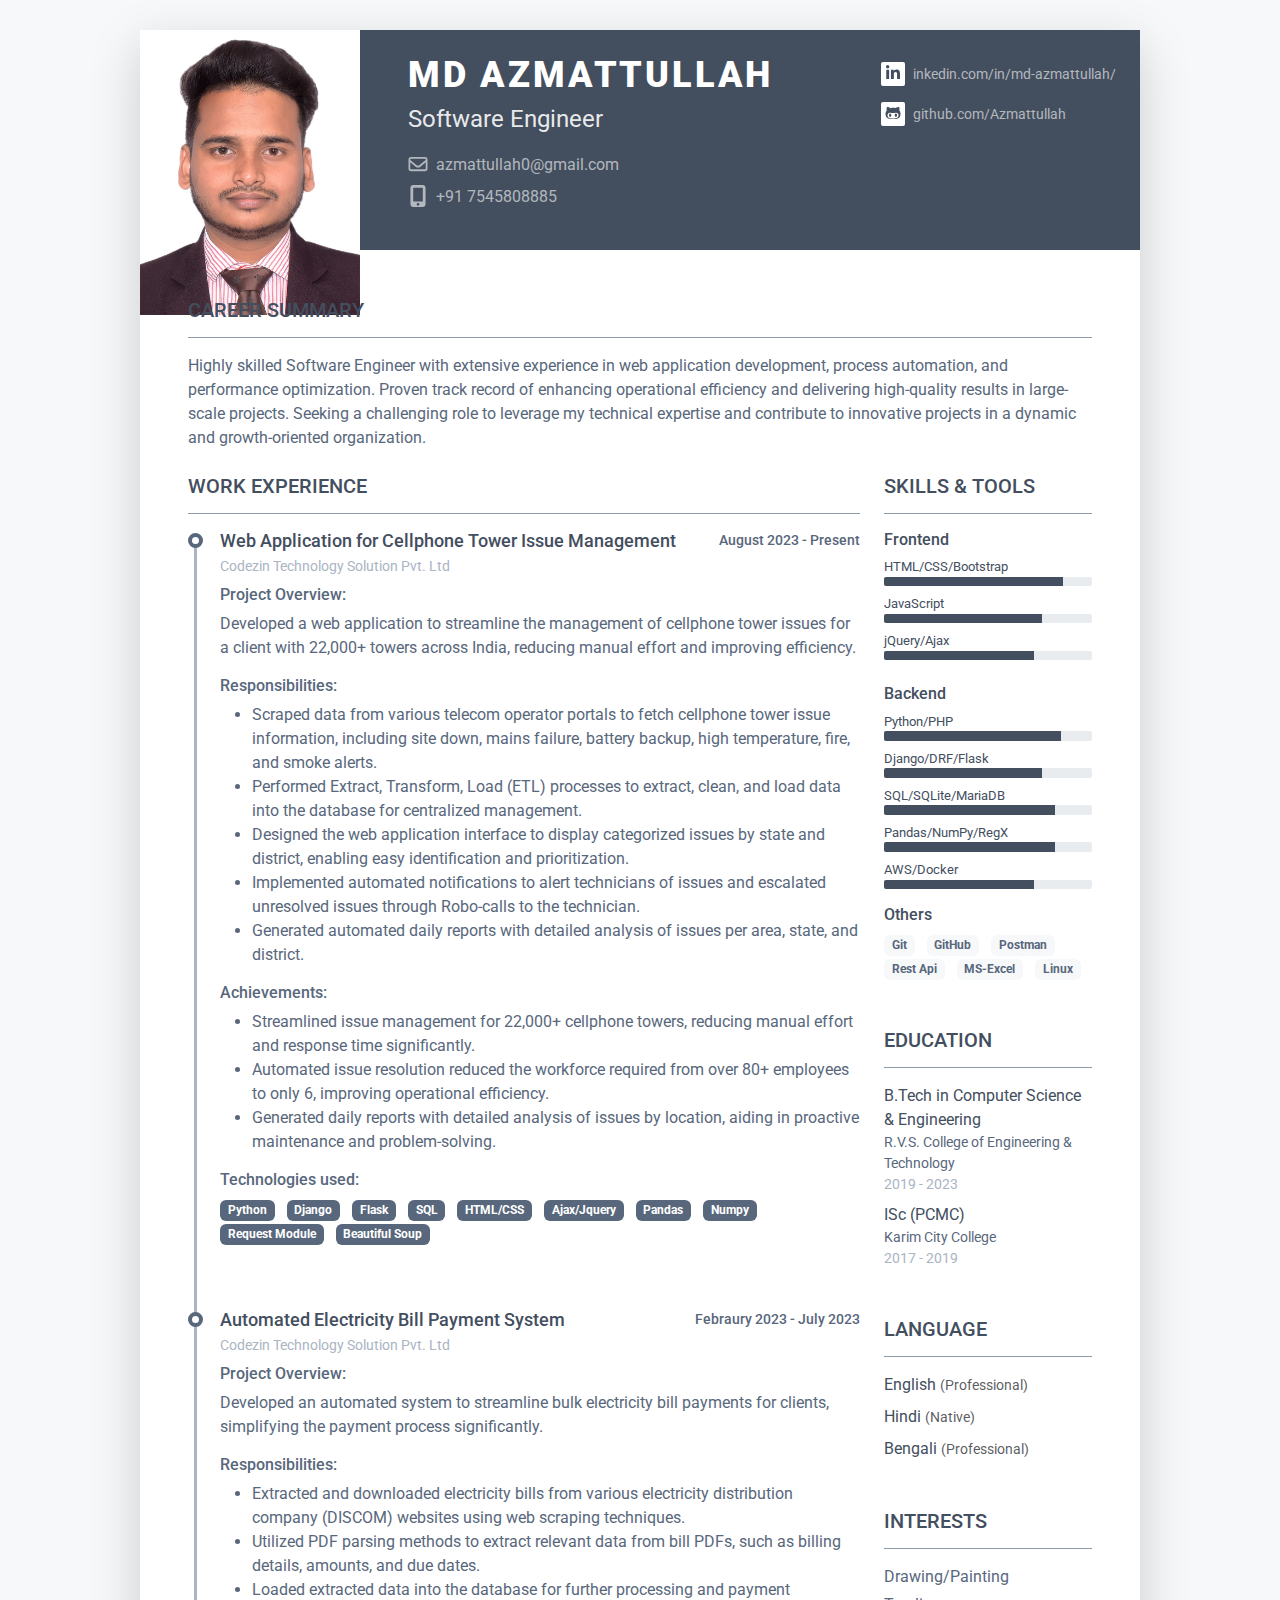
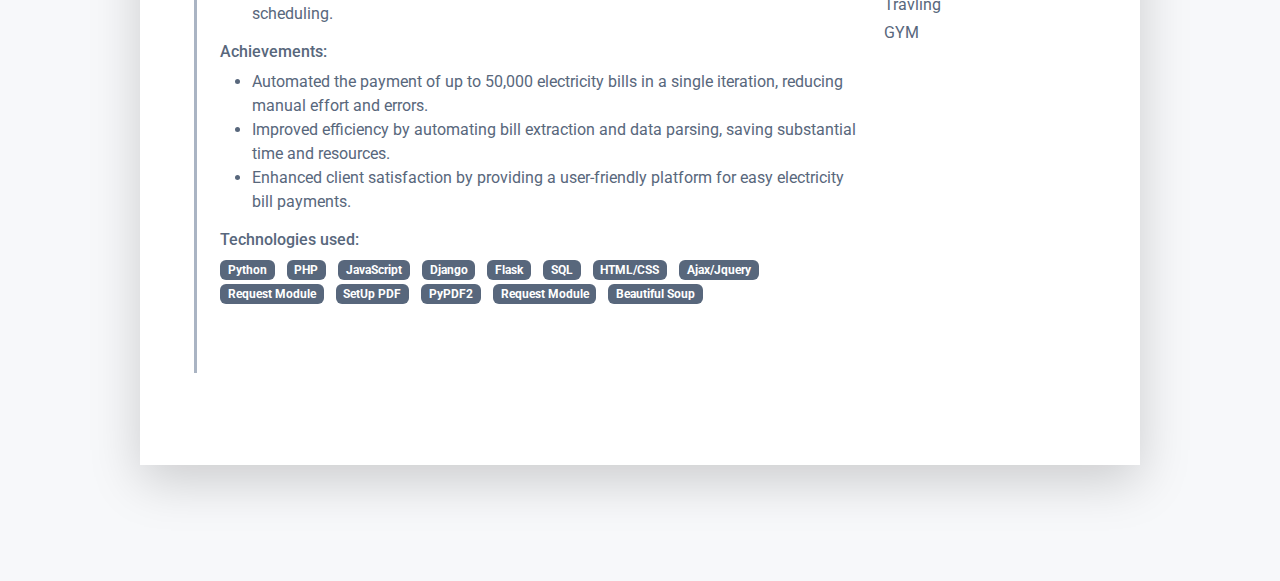
==== commit c34443cd: "code update" ====
--- a/index.html
+++ b/index.html
@@ -9,7 +9,7 @@
     <meta name="viewport" content="width=device-width, initial-scale=1.0">
     <meta name="description" content="Responsive Resume Template">
     <meta name="author" content="Xiaoying Riley at 3rd Wave Media">    
-    <link rel="shortcut icon" href="favicon.ico"> 
+    <link rel="shortcut icon" href="favicon.png"> 
     
     <!-- Google Font -->
     <link href="https://fonts.googleapis.com/css?family=Roboto:300,400,500,700,900" rel="stylesheet">
@@ -36,7 +36,7 @@
 					    <div class="row p-4 justify-content-center justify-content-md-between">
 						    <div class="primary-info col-auto">
 							    <h1 class="name mt-0 mb-1 text-white text-uppercase text-uppercase">MD AZMATTULLAH</h1>
-							    <div class="title mb-3">Python Developer</div>
+							    <div class="title mb-3">Software Engineer</div>
 							    <ul class="list-unstyled">
 								    <li class="mb-2"><a class="text-link" href="mailto:azmattullah0@gmail.com"><i class="far fa-envelope fa-fw me-2" data-fa-transform="grow-3"></i>azmattullah0@gmail.com</a></li>
 								    <li><a class="text-link" href="tel:+917545808885"><i class="fas fa-mobile-alt fa-fw me-2" data-fa-transform="grow-6"></i>+91 7545808885</a></li>
@@ -59,7 +59,7 @@
 			    <section class="resume-section summary-section mb-4">
 				    <h2 class="resume-section-title text-uppercase font-weight-bold pb-3 mb-3">Career Summary</h2>
 				    <div class="resume-section-content">
-					    <p class="mb-0">Highly skilled Python Developer with extensive experience in web application development, process
+					    <p class="mb-0">Highly skilled Software Engineer with extensive experience in web application development, process
 							automation, and performance optimization. Proven track record of enhancing operational efficiency
 							and delivering high-quality results in large-scale projects. Seeking a challenging role to leverage my
 							technical expertise and contribute to innovative projects in a dynamic and growth-oriented
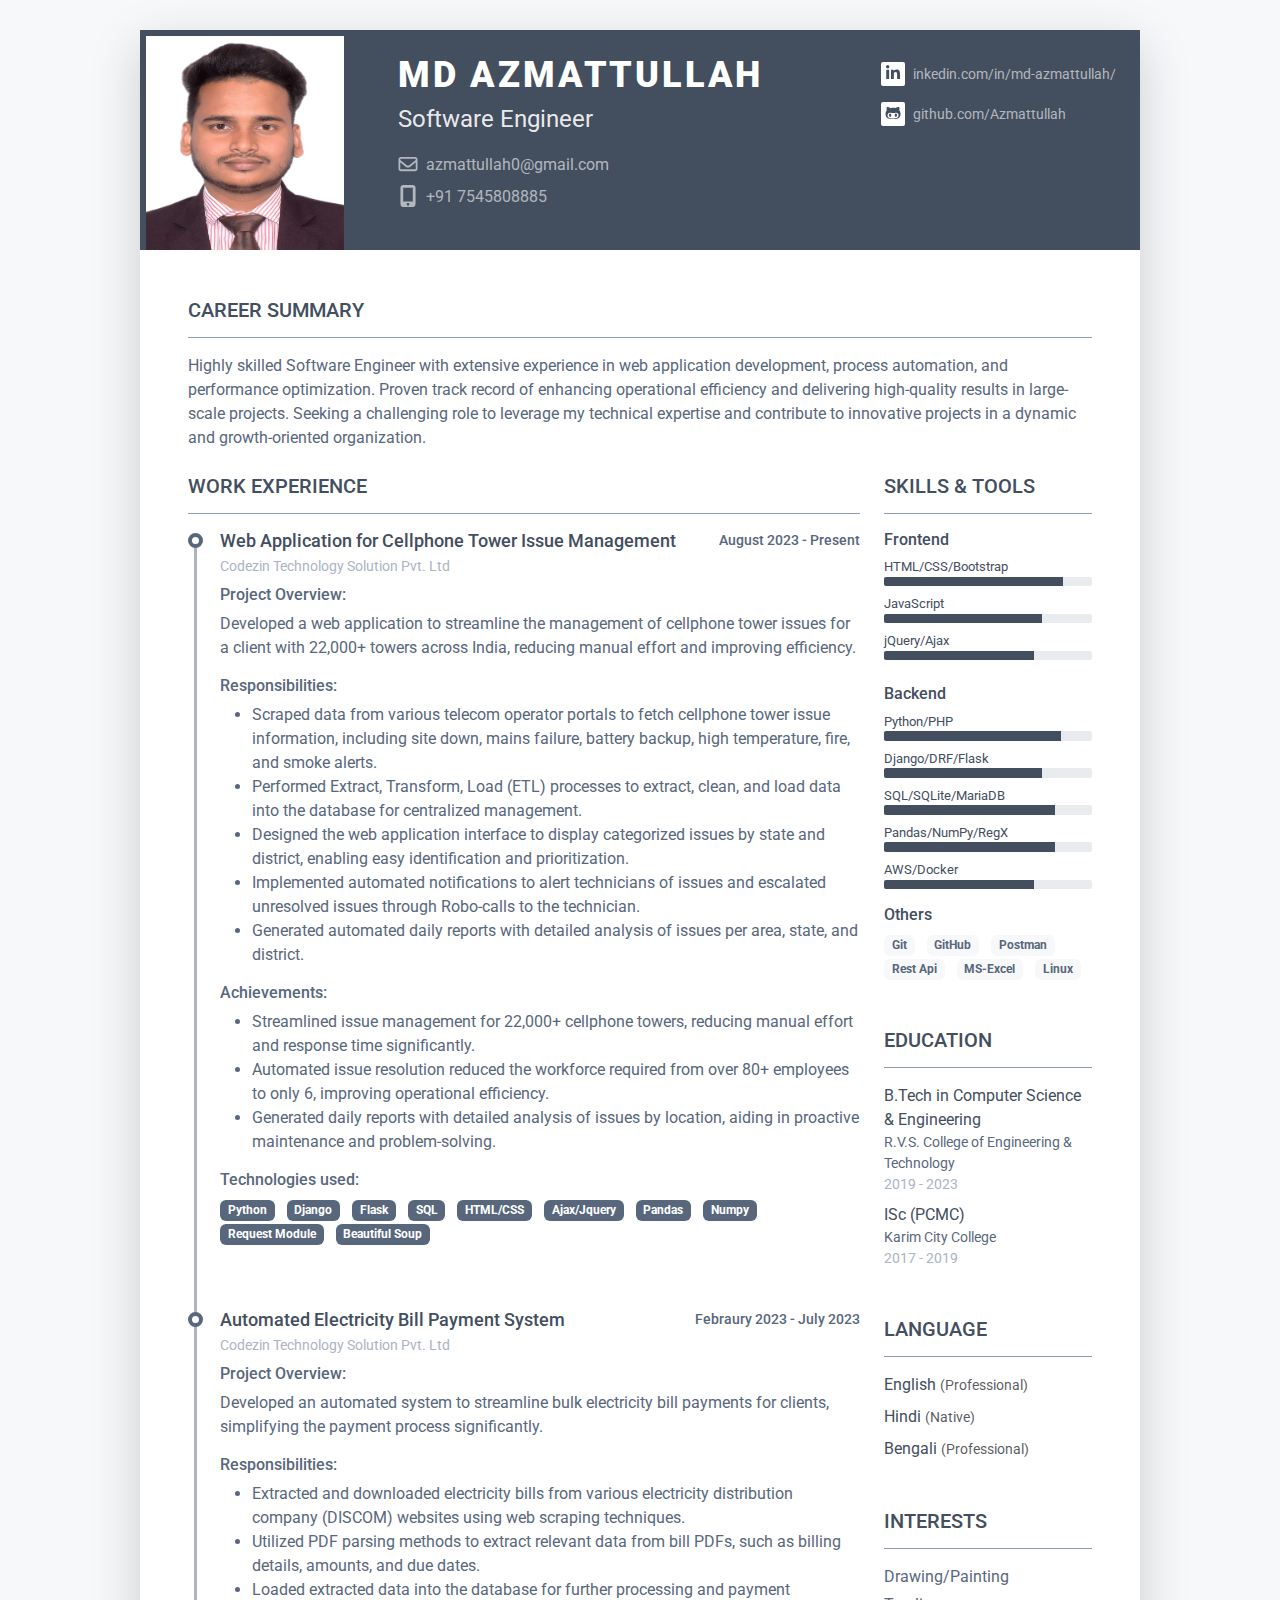
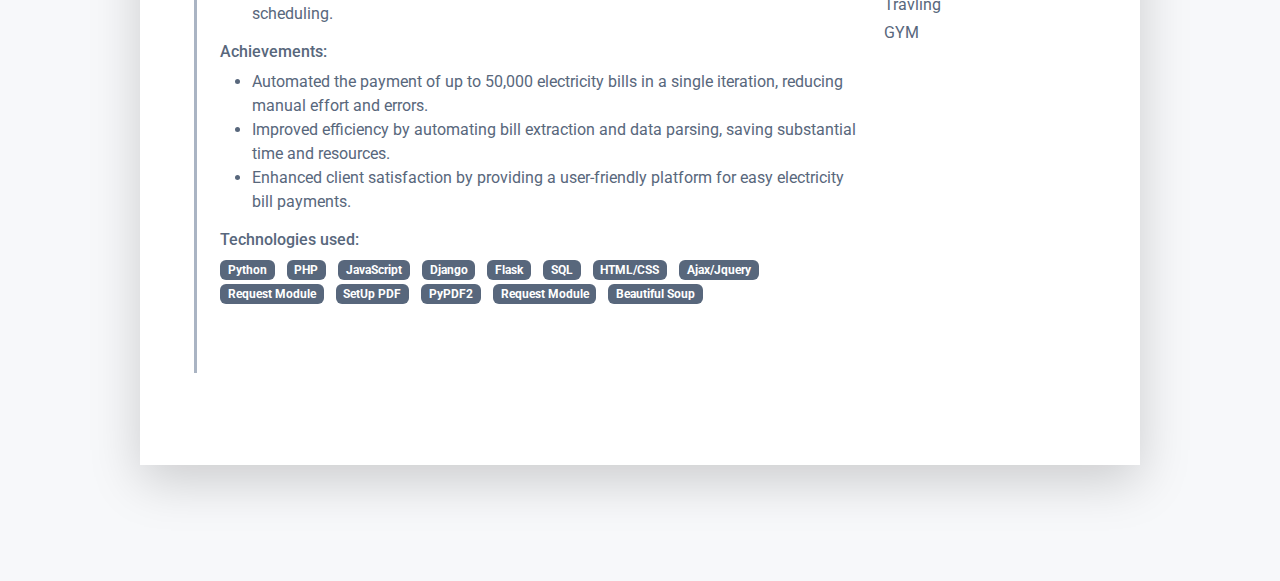
==== commit a91c4164: "code update" ====
--- a/index.html
+++ b/index.html
@@ -30,7 +30,7 @@
 		    <header class="resume-header pt-4 pt-md-0">
 			    <div class="row">
 				    <div class="col-block col-md-auto resume-picture-holder text-center text-md-start">
-				        <img class="picture" src="assets/images/profile.jpeg" alt="">
+				        <img class="picture" src="assets/images/profile.jpeg" alt="" style="height: 226px;padding: 6px;">
 				    </div><!--//col-->
 				    <div class="col">
 					    <div class="row p-4 justify-content-center justify-content-md-between">
